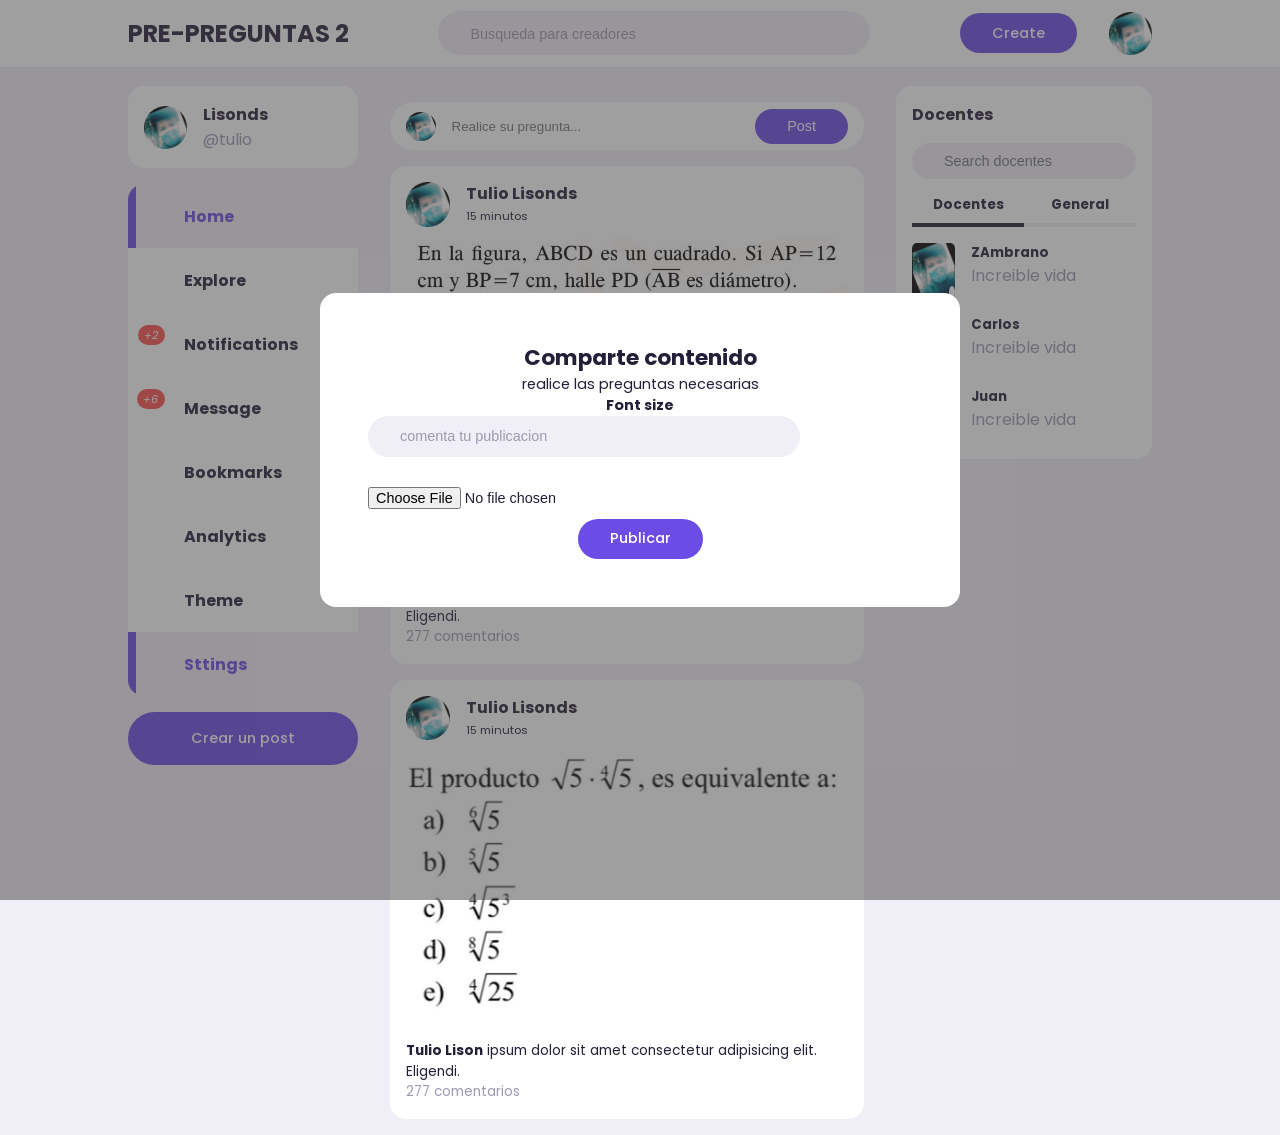
==== index.html @ 6295ecef "publicacion formulario para subir un post" ====
<!DOCTYPE html>
<!DOCTYPE html>
<html lang="en">
<head>
    <meta charset="UTF-8">
    <meta http-equiv="X-UA-Compatible" content="IE=edge">
    <meta name="viewport" content="width=device-width, initial-scale=1.0">
    <!--los Iconos-->
    <link rel="stylesheet" href="https://unicons.iconscout.com/release/v2.1.6/css/unicons.css">
    <link rel="stylesheet" href="css/styles.css">
    <title>PRE-PREGUNTAS </title>
</head>
<body>
    <!--=======HEAD========-->
  <nav>
      <div class="container">
          <h2 class="log">
              PRE-PREGUNTAS 2
          </h2>
          <div class="search-bar">
            <i class="uil uil-search"></i>
            <input type="search" placeholder="Busqueda para creadores">
          </div>
          <div class="create">
              <label class="btn btn-primary" for="create-post">
                    Create
              </label>
              <div class="profile-picture">
                  <img src="./imagen/01.PNG" alt="">
              </div>
          </div>

      </div>
  </nav>

   <!--=======MAIN========-->
   <main>
       <div class="container">
             <!--=======DERECHA========-->
           <div class="left">
               <a class="profile">
                   <div class="profile-picture">
                        <img src="./imagen/01.PNG" >
                   </div>
                   <div class="handle">
                       <h4>Lisonds</h4>
                       <p class="text-muted">
                           @tulio
                       </p>
                   </div>
               </a>
               <!--=======BARRALATERAL========-->
               <div class="sidebar">
                    <a  class="menu-item active">
                        <span><i class="uil uil-home"></i></span><h3>Home</h3>
                    </a>
                    <a  class="menu-item">
                        <span><i class="uil uil-compass"></i></span><h3>Explore</h3>
                    </a>
                    <a  class="menu-item" id="notifications" >
                        <span><i class="uil uil-bell"><small class="notification-count">+2</small></i></span><h3>Notifications</h3>
                        <!--=======Notificaciones========-->
                        <div class="notification-popup">
                            <div>
                                <div class="profile-photo">
                                    <img src="./imagen/" >
                                </div>
                                <div class="notification-body">
                                    <b>Tulio Lisonds</b> aceptecomo tu amigo
                                    <small class="text-muted">2 dias Noviembre</small>
                                </div>
                            </div>
                        
                            <div>
                                <div class="profile-photo">
                                    <img src="./imagen/" >
                                </div>
                                <div class="notification-body">
                                    <b>Pedro castillo</b> aceptecomo tu amigo
                                    <small class="text-muted">3 dias Noviembre</small>
                                </div>
                            </div>
                        </div>

                    </a>
                    <a  class="menu-item" id="messages-notifications">
                        <span><i class="uil uil-envelopes"><small class="notification-count">+6</small></i></span><h3>Message</h3>
                    </a>
                    <a  class="menu-item">
                        <span><i class="uil uil-bookmark"></i></span><h3>Bookmarks</h3>
                    </a>
                    <a  class="menu-item">
                        <span><i class="uil uil-chart-line"></i></span><h3>Analytics</h3>
                    </a>
                    <a  class="menu-item">
                        <span><i class="uil uil-palette"></i></span><h3>Theme</h3>
                    </a>
                    <a  class="menu-item active">
                        <span><i class="uil uil-setting"></i></span><h3>Sttings</h3>
                    </a>               
                
               </div>
               <label for="create-post" class="btn btn-primary">Crear un post</label>

           </div>

             <!--=======MEDIO========-->
           <div class="middle">
               <form  class="create-post">
                   <div class="profile-picture">
                       <img src="./imagen/01.PNG" alt="">
                   </div>
                   <input type="text" placeholder="Realice su pregunta..." id="create-post">
                   <input type="submit" value="Post" class="btn btn-primary">
               </form>
               <!--===========Publicaciones=======--> 
               <div class="feeds">
                   <div class="feed">
                       <div class="head">
                           <div class="user">
                               <div class="profile-picture">
                                   <img src="./imagen/01.PNG" alt="">
                               </div>
                               <div class="ingo">
                                   <h3>Tulio Lisonds</h3>
                                   <small> 15 minutos</small>
                               </div>
                               
                           </div>
                           <span class="edit">
                                <i class="uil uil-ellipsis-h"></i>
                            </span>
                       </div>
                       
                       <div class="photo">
                           <img src="./imagen/Ejercicio1.jpg" alt="">
                       </div>
                       <div class="action-buttons">
                           <div class="interaction-buttons">
                                <i class="uil uil-thumbs-up"></i>
                                <i class="uil uil-heart-alt"></i>
                                <i class="uil uil-comment-dots"></i>
                           </div>
                           <div class="bookmark">
                            
                           </div>
                       </div>
                       <div class="caption">
                           <p><b>Tulio Lison</b> ipsum dolor sit amet consectetur adipisicing elit. Eligendi.</p>
                       </div>
                       <div class="comments text-muted">277 comentarios</div>
                   </div>
               </div>

               <div class="feeds">
                <div class="feed">
                    <div class="head">
                        <div class="user">
                            <div class="profile-picture">
                                <img src="./imagen/01.PNG" alt="">
                            </div>
                            <div class="ingo">
                                <h3>Tulio Lisonds</h3>
                                <small> 15 minutos</small>
                            </div>
                            
                        </div>
                        <span class="edit">
                             <i class="uil uil-ellipsis-h"></i>
                         </span>
                    </div>
                    
                    <div class="photo">
                        <img src="./imagen/ejercicio2.jpg" alt="">
                    </div>
                    <div class="action-buttons">
                        <div class="interaction-buttons">
                             <i class="uil uil-thumbs-up"></i>
                             <i class="uil uil-heart-alt"></i>
                             <i class="uil uil-comment-dots"></i>
                        </div>
                        <div class="bookmark">
                         
                        </div>
                    </div>
                    <div class="caption">
                        <p><b>Tulio Lison</b> ipsum dolor sit amet consectetur adipisicing elit. Eligendi.</p>
                    </div>
                    <div class="comments text-muted">277 comentarios</div>
                </div>
            </div>

           </div>
             <!--=======IZQUIERDA========-->
           <div class="right">
               <div class="docentes">
                   <div class="heading">
                       <h4>Docentes</h4><i class="uil uil-edit"></i>
                   </div>
                   <!--===busqueda===-->
                   <div class="search-bar">
                       <i class="uil uil-search"></i>
                       <input type="search" placeholder="Search docentes" id="docentes-search">
                   </div>
                   <!--CAtegoria-->
                   <div class="category">
                       <h6 class="active">Docentes</h6>
                       <h6>General</h6>
                       
                   </div>
                   <!--Lista de docentes-->
                   <div class="docente">
                       <div class="profile-picture">
                           <img src="/imagen/01.PNG" alt="">
                           <div class="active"></div>
                       </div>
                       <div class="docente-body">
                           <h5>ZAmbrano</h5>
                           <p class="text-muted">Increible vida</p>
                       </div>
                   </div>
                   <div class="docente">
                    <div class="profile-picture">
                        <img src="/imagen/01.PNG" alt="">
                        <div class="active"></div>
                    </div>
                    <div class="docente-body">
                        <h5>Carlos</h5>
                        <p class="text-muted">Increible vida</p>
                    </div>
                </div>
                <div class="docente">
                    <div class="profile-picture">
                        <img src="/imagen/01.PNG" >
                        <div class="active"></div>
                    </div>
                    <div class="docente-body">
                        <h5>Juan</h5>
                        <p class="text-muted">Increible vida</p>
                    </div>
                </div>
               </div>
           </div>
          

        </div>
   </main>

 <!--=============REALIZAR PUBLICACIONES  O REALIZAR POST=======-->
<div class="customize-theme">
    <div class="card">
        <form action="" method="post" enctype="multipart/form-data">
            <h2>Comparte contenido</h2>
            <p>realice las preguntas necesarias</p>
            <!--Font sizes-->
            <div class="font-size">
                <h4>Font size</h4>
                <div class="container-flex">
                    <div class="publicar-bar">
                        <input type="publicar" placeholder="comenta tu publicacion">
                    </div>
                </div>
                <input class="form-file" type="file" name="imagen">
                <label class="btn btn-primary" for="create-post">
                    Publicar
              </label>
                                
            </div>
        </form>
    </div>
</div>


</body>

</html>
---- css/styles.css ----
@import url('https://fonts.googleapis.com/css2?family=Poppins:wght@300;400;500;600;700&display=swap');


:root{
    --color-white: hsl(252,30%,100%);
    --color-light: hsl(252,30%,95%);
    --color-gray: hsl(252,15%,65%);
    --color-primary: hsl(252,75%,60%);
    --color-secondary: hsl(252,100%,90%);
    --color-success: hsl(120,95%,65%);
    --color-danger: hsl(0,95%,65%);
    --color-dark: hsl(252,30%,17%);
    --color-black: hsl(252,30%,10%);

    --border-radius:2rem;
    --card-border-radius:1rem;
    --btn-padding:0.6rem 2rem;
    --search-padding:0.6rem 1rem;
    --card-padding: 1rem;

    --sticky-top-left:5.4rem;
    --sticky-top-right:-18rem;
}
*,*::before, *::after{
    margin: 0;
    padding: 0;
    outline: 0;
    box-sizing: border-box;
    text-decoration: none;
    list-style: none;
    border: none;
}

body{
    font-family: 'Poppins', sans-serif;
    color: var(--color-dark);
    background: var(--color-light);
    overflow-x:hidden ;
}

.container{
    width: 80%;
    margin: 0 auto;
}
.profile-picture{
    width: 2.7rem;
    aspect-ratio: 1/1;
    border-radius: 50%;
    overflow: hidden;
}
img{
    display: block;
    width: 100%;
}
.btn{
    display: inline-block;
    padding: var(--btn-padding);
    font-weight: 500;
    border-radius: var(--border-radius);
    cursor: pointer;
    transition: all 300ms ease;
    font-size: 0.9rem;
}
.btn:hover{
    opacity: 0.8;
}
.btn-primary{
    background: var(--color-primary);
    color: white;
}
.text-bold{
    font-weight: 500;
}
.text-muted{
    color: var(--color-gray);
}

/*============NAVBAR======*/

nav{
    width: 100%;
    background: var(--color-white);
    padding: 0.7rem 0;
    position: fixed;
    top: 0;
    z-index: 10;
}

nav .container{
    display: flex;
    align-items: center;
    justify-content: space-between;
}

.search-bar{
    background: var(--color-light);
    border-radius: var(--border-radius);
    padding: var(--search-padding);
}

.search-bar input[type="search"]{
    background: transparent;
    width: 30vw;
    margin-left: 1rem;
    font-size: 0.9rem;
    color: var(--color-dark);
}
nav .search-bar input[type="search"]::placeholder{
    color: var(--color-gray);
}
nav .create{
    display: flex;
    align-items: center;
    gap: 2rem;
}



/*============MAIN =============*/
main{

    position: relative;
    top: 5.4rem;
}

main .container{
    display: grid;
    grid-template-columns: 18vw auto 20vw; /*formando tres columnas*/
    column-gap: 2rem;
    position: relative;
}
/*==================Contenedor de menu=====*/
main .container .left{
    height: max-content;
    position: sticky;
    top: var(--sticky-top-left);

}

main .container .left .profile{
    padding: var(--card-padding);
    background: var(--color-white);
    border-radius: var(--card-border-radius);
    display: flex;
    align-items: center;
    column-gap: 1rem;
    width:100%

}
/*===========barra lateral====*/
.left .sidebar{
    margin-top: 1rem;
    background: var(--color-white);
    border-radius: var(--card-border-radius);
}
.left .sidebar .menu-item{
    display: flex;
    align-items: center;
    height: 4rem;
    cursor: pointer;
    transition: all 300ms ease;
    position: relative;
}
/*efecto de desplazamiento  izquierda*/
/*color cambia al pasar mause*/

.left .sidebar .menu-item:hover{
    background: var(--color-light);

}
/*cambiando el tamanio de la fuente*/

.left .sidebar i{
    font-size: 1.4rem;
    color: var(--color-gray);
    margin-left: 2rem;
    position: relative;
}

/*notificaciones*/
.left .sidebar i .notification-count{
    background: var(--color-danger);
    color: white;
    font-size: 0.7rem;
    width: fit-content;
    border-radius: 0.8rem;
    padding: 0.1rem 0.4rem;
    position: absolute;
    top: -0.2rem;
    right: -0.3rem;
} 

.left .sidebar h3{
    margin-left: 1.5rem;
    font-size: 1rem;
}
/* cuando pasa el mause se active*/

.left .sidebar .active{
    background: var(--color-light);
}
/*cambiando olor de letra cuando pasa mause*/
.left .sidebar .active i,
.left .sidebar .active h3{
    color: var(--color-primary);
}

.left .sidebar .active::before{
    content: "";
    display: block;
    width: 0.5rem;
    height: 100%;
    position: absolute;
    background: var(--color-primary);
}

.left .sidebar .menu-item:first-child.active{
    border-top-left-radius: var(--card-border-radius);
    overflow: hidden;
}
.left .sidebar .menu-item:last-child.active{
    border-bottom-left-radius: var(--card-border-radius);
    overflow: hidden;
}

.left .btn{
    margin-top: 1rem;
    width: 100%;
    text-align: center;
    padding: 1rem 0;
}

/*=====NOTIFICACIONES===*/
.left .notification-popup{
    position: absolute;
    top: 0;
    left: 110%;
    width: 30rem;
    background: var(--color-white);
    border-radius: var(--card-border-radius);
    padding: var(--card-padding);
    box-shadow: 0 0 2rem hsl(var(--color-primary),75%, 60% 25%);
    z-index: 8;
    display: none;/*ocultamos*/
}

.left .notification-popup::before{
    content: "";
    width: 1.2rem;
    height: 1.2rem;
    display: block;
    background: var(--color-white);
    position: absolute;
    left: -0.6rem;
    transform: rotate(45deg);
}

.left .notification-popup >div{
    display: flex;
    align-items: start;
    gap: 1rem;
    margin-bottom: 1rem;
}
.left .notification-popup small{
    display: block;
}

/*===========MEDIO=========*/
/*=========CREAR POST=====*/
.middle .create-post{
    width: 100%;
    display: flex;
    align-items: center;
    justify-content: space-between;
    margin-top: 1rem;
    background: var(--color-white);
    padding: 0.4rem var(--card-padding);
    border-radius: var(--border-radius);
}
.middle .create-post input[type="text"]{
    justify-self: start;
    width: 100%;
    padding-left: 1rem;
    background: transparent;
    color: var(--color-dark);
    margin-right: 1rem;
}

/**** estilo de posteo o publicacion**/
.middle .feeds .feed{
    background: var(--color-white);
    border-radius: var(--card-border-radius);
    padding: var(--card-padding);
    margin: 1rem 0;
    font-size: 0.85rem;
    line-height: 1.5;

}
/*cabeza de la publicacion*/
.middle .feed .head{
    display: flex;
    justify-content: space-between;
}
/*alineando el foto y el nombre*/
.middle .feed .user{
    display: flex;
    gap: 1rem;
}
/* el imagen principal*/
.middle .feed .photo{
    border-radius: var(--card-border-radius);
    overflow: hidden;
    margin: 0.7rem 0;
}
.middle .feed .action-buttons{
    display: flex;
    justify-content: space-between;
    align-items: center;
    font-size: 1.4rem;
    margin: 0.6rem;
}

/*===========DERECHA=============*/
main .container .right{
    height: max-content;
    position: sticky;
    top:var(--sticky-top-right);
    bottom: 0;

}

.right .docentes{
    background: var(--color-white);
    border-radius: var(--card-border-radius);
    padding: var(--card-padding);
}
.right .docentes .heading{
    display: flex;
    align-items: center;
    justify-content: space-between;
    margin-bottom: 1rem;
}
.right .docentes i{
    font-size: 1.4rem;

}
.right .docentes .search-bar{
    display: flex;
    margin-bottom:1rem ;

}
.right .docentes .category{
    display: flex;
    justify-content: space-between;
    margin-bottom: 1rem;
}
.right .docentes .category h6{
    width: 100%;
    text-align: center;
    border-bottom: 4px solid var(--color-light);
    padding-bottom: 0.5rem;
    font-size: 0.85rem;
}
.right .docentes .category .active{
    border-color: var(--color-dark);

}
.right .docentes .docente{
    display: flex;
    gap: 1rem;
    margin-bottom: 1rem;
    align-items: start;
}
.right .docentes .profile-picture{
    position: relative;
    overflow: visible;
}
.right .profile-picture img{
    border-radius: 10%;
}
.right .docentes .docente:last-child{
    margin: 0;
}
.right .docentes .docente .profile-picture .active{
    width: 0;
    height: 0.8rem;
    border-radius: 50%;
    border: 3px solid var(--color-white);
    background: var(--color-success);
    position: absolute;
    bottom: 0;
    right: 0;
}

/*realizar publicaciones*/
.customize-theme{
    background: rgba(66, 65, 65, 0.5);
    width: 100vw;
    height: 100vh;
    position: fixed;
    top: 0;
    left: 0;
    z-index: 100;
    text-align: center;
    display: grid;
    place-items: center;
    font-size: 0.9rem;
}
.customize-theme .card{
    background-color: var(--color-white);
    padding: 3rem;
    border-radius: var(--card-border-radius);
    width: 50%;
}
.form-input{
    display: block;
    width: 70%;
    padding: 10px;
    font-size: 1em;
    margin-top: 1px;
}
.form-label{
    width: 30%;
}
.container-flex{
    display: flex;
    justify-content: space-between;
    margin-bottom: 20px;

}
.publicar-bar{
    background: var(--color-light);
    border-radius: var(--border-radius);
    padding: var(--search-padding);
}

.publicar-bar input[type="publicar"]{
    background: transparent;
    width: 30vw;
    margin-left: 1rem;
    font-size: 0.9rem;
    color: var(--color-dark);
}
.publicar-bar input[type="publicar"]::placeholder{
    color: var(--color-gray);
}
.form-file{
    font-size: 1em;
    margin: 10px 0;
    width: 100%;
}
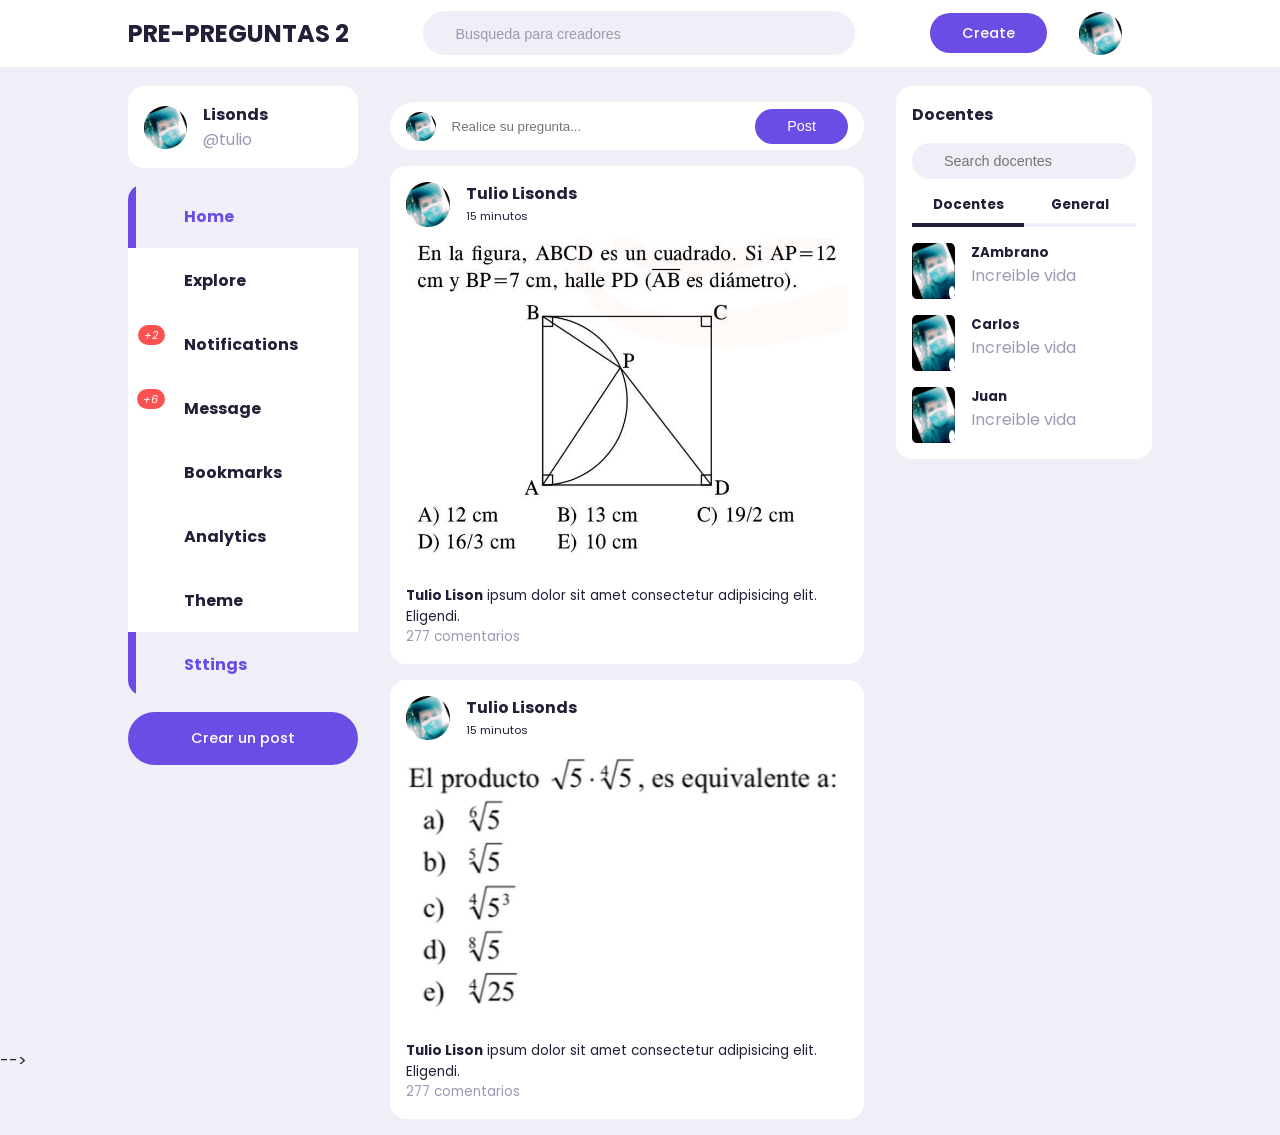
==== commit 6d4517fb: "Agregador desplegable de perfil de usuario" ====
--- a/index.html
+++ b/index.html
@@ -25,9 +25,16 @@
               <label class="btn btn-primary" for="create-post">
                     Create
               </label>
-              <div class="profile-picture">
-                  <img src="./imagen/01.PNG" alt="">
+              <div class='header__menu'>
+                <div class="profile-picture">
+                    <img src="./imagen/01.PNG" alt="">
+                </div>
+                <ul>
+                  <li><a href="/">Mi Cuenta</a></li>
+                  <li><a href="/">Cerrar Sesión</a></li>
+                </ul>
               </div>
+              
           </div>
 
       </div>
@@ -247,13 +254,13 @@
    </main>
 
  <!--=============REALIZAR PUBLICACIONES  O REALIZAR POST=======-->
-<div class="customize-theme">
+<!-- <div class="customize-theme">
     <div class="card">
         <form action="" method="post" enctype="multipart/form-data">
             <h2>Comparte contenido</h2>
             <p>realice las preguntas necesarias</p>
             <!--Font sizes-->
-            <div class="font-size">
+            <!-- <div class="font-size">
                 <h4>Font size</h4>
                 <div class="container-flex">
                     <div class="publicar-bar">
@@ -268,7 +275,7 @@
             </div>
         </form>
     </div>
-</div>
+</div> --> -->
 
 
 </body>
--- a/css/styles.css
+++ b/css/styles.css
@@ -448,4 +448,36 @@
     font-size: 1em;
     margin: 10px 0;
     width: 100%;
+}
+.header__menu {
+	margin-right: 30px;
+}
+
+.header__menu ul {
+    display: none;
+    list-style: none;
+    margin: 0px 0px 0px -14px;
+    padding: 10px;
+    position: absolute;
+    width: 130px;
+    text-align: right;
+    background-color: var(--color-primary);
+    border-radius: 10px;
+}
+
+.header__menu:hover ul, ul:hover {
+	display: block;
+}
+
+.header__menu li {
+    margin: 10px 0px;
+}
+
+.header__menu li a {
+    color: white;
+    text-decoration: none;
+}
+  
+.header__menu li a:hover {
+    text-decoration: underline;
 }
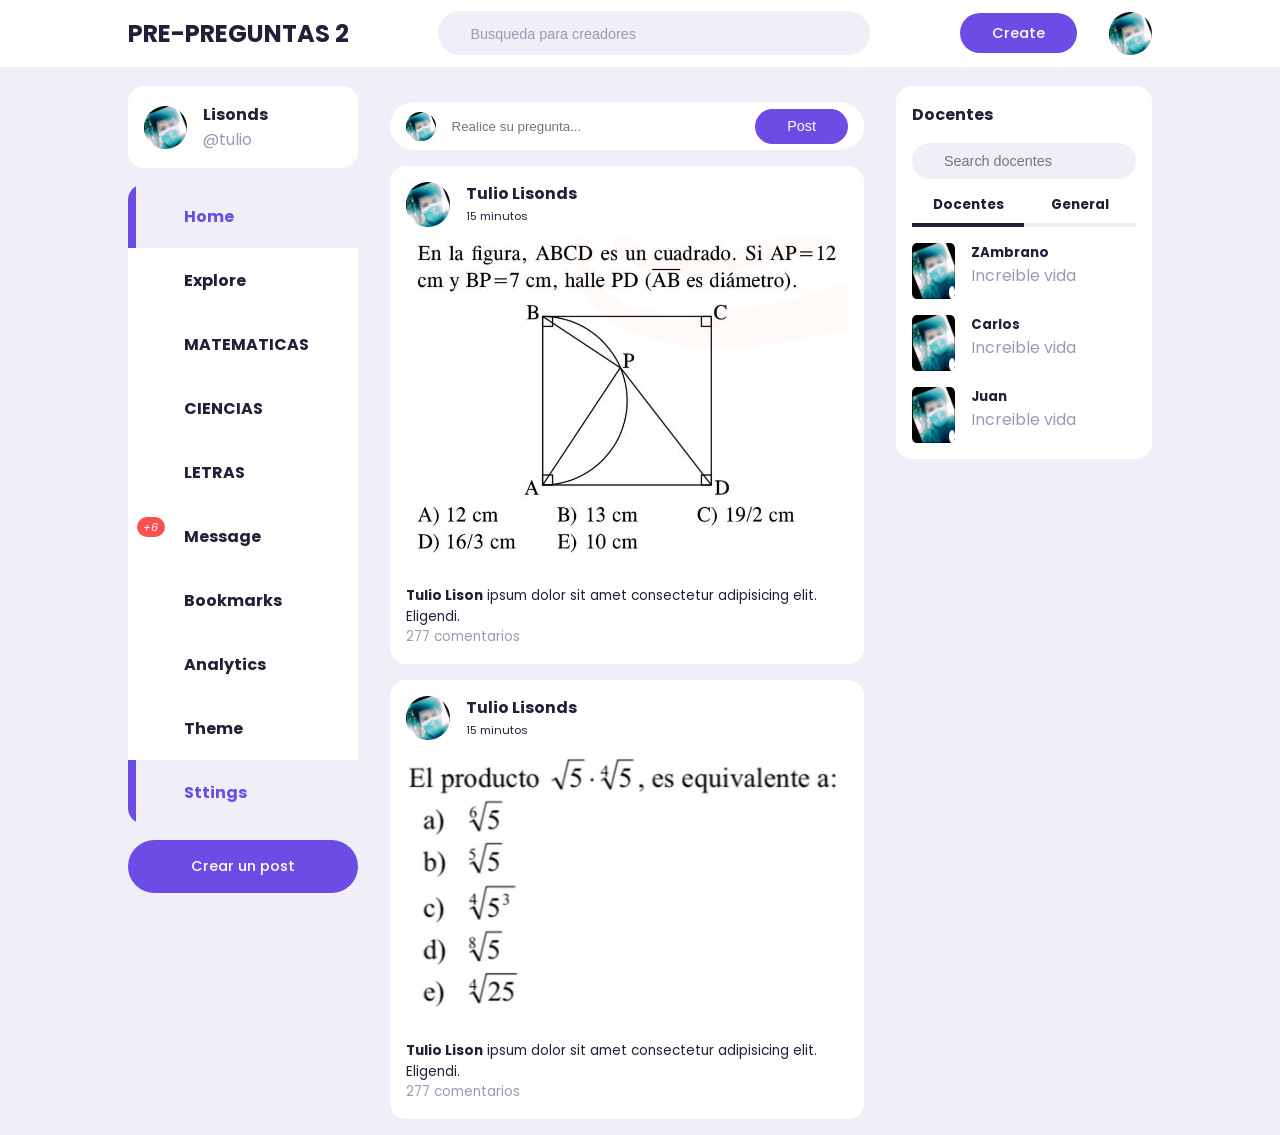
==== commit 3f7f8947: "funcionalidad" ====
--- a/index.html
+++ b/index.html
@@ -25,16 +25,9 @@
               <label class="btn btn-primary" for="create-post">
                     Create
               </label>
-              <div class='header__menu'>
-                <div class="profile-picture">
-                    <img src="./imagen/01.PNG" alt="">
-                </div>
-                <ul>
-                  <li><a href="/">Mi Cuenta</a></li>
-                  <li><a href="/">Cerrar Sesión</a></li>
-                </ul>
+              <div class="profile-picture">
+                  <img src="./imagen/01.PNG" alt="">
               </div>
-              
           </div>
 
       </div>
@@ -65,16 +58,15 @@
                         <span><i class="uil uil-compass"></i></span><h3>Explore</h3>
                     </a>
                     <a  class="menu-item" id="notifications" >
-                        <span><i class="uil uil-bell"><small class="notification-count">+2</small></i></span><h3>Notifications</h3>
-                        <!--=======Notificaciones========-->
+                        <span><i class="uil uil-chart-line"></i></span><h3>MATEMATICAS</h3>
+                        <!--=======Notificaciones1========-->
                         <div class="notification-popup">
                             <div>
                                 <div class="profile-photo">
                                     <img src="./imagen/" >
                                 </div>
                                 <div class="notification-body">
-                                    <b>Tulio Lisonds</b> aceptecomo tu amigo
-                                    <small class="text-muted">2 dias Noviembre</small>
+                                    <b>Aritmetica</b> 
                                 </div>
                             </div>
                         
@@ -83,13 +75,115 @@
                                     <img src="./imagen/" >
                                 </div>
                                 <div class="notification-body">
-                                    <b>Pedro castillo</b> aceptecomo tu amigo
-                                    <small class="text-muted">3 dias Noviembre</small>
-                                </div>
-                            </div>
-                        </div>
-
-                    </a>
+                                    <b>Algebra</b> 
+                                </div>
+                            </div>
+
+                            <div>
+                                <div class="profile-photo">
+                                    <img src="./imagen/" >
+                                </div>
+                                <div class="notification-body">
+                                    <b>Geometria</b> 
+                                </div>
+                               
+                            </div>
+                            <div>
+                                <div class="profile-photo">
+                                    <img src="./imagen/" >
+                                </div>
+                                <div class="notification-body">
+                                    <b>TRIGONOMETRIA</b> 
+                                </div>
+                            </div>
+                        </div>
+
+                    </a>
+                    <a  class="menu-item" id="notifications2" >
+                        <i class="uil uil-dna"></i><h3>CIENCIAS</h3>
+                        <!--=======Notificaciones2========-->
+                        <div class="notification-popup1">
+                            <div>
+                                <div class="profile-photo">
+                                    <img src="./imagen/" >
+                                </div>
+                                <div class="notification-body">
+                                    <b>Fisica</b> 
+                                </div>
+                            </div>
+                        
+                            <div>
+                                <div class="profile-photo">
+                                    <img src="./imagen/" >
+                                </div>
+                                <div class="notification-body">
+                                    <b>Quimica</b> 
+                                </div>
+                            </div>
+
+                            <div>
+                                <div class="profile-photo">
+                                    <img src="./imagen/" >
+                                </div>
+                                <div class="notification-body">
+                                    <b>Biologia</b> 
+                                </div>
+                               
+                            </div>
+                            <div>
+                                <div class="profile-photo">
+                                    <img src="./imagen/" >
+                                </div>
+                                <div class="notification-body">
+                                    <b>Anatomia</b> 
+                                </div>
+                            </div>
+                        </div>
+
+                    </a>
+                    <a  class="menu-item" id="notifications3" >
+                        <i class="uil uil-books"></i><h3>LETRAS</h3>
+                        <!--=======Notificaciones3========-->
+                        <div class="notification-popup2">
+                            <div>
+                                <div class="profile-photo">
+                                    <img src="./imagen/" >
+                                </div>
+                                <div class="notification-body">
+                                    <b>R.V.</b> 
+                                </div>
+                            </div>
+                        
+                            <div>
+                                <div class="profile-photo">
+                                    <img src="./imagen/" >
+                                </div>
+                                <div class="notification-body">
+                                    <b>Lenguaje</b> 
+                                </div>
+                            </div>
+
+                            <div>
+                                <div class="profile-photo">
+                                    <img src="./imagen/" >
+                                </div>
+                                <div class="notification-body">
+                                    <b>Historia</b> 
+                                </div>
+                               
+                            </div>
+                            <div>
+                                <div class="profile-photo">
+                                    <img src="./imagen/" >
+                                </div>
+                                <div class="notification-body">
+                                    <b>Geografia</b> 
+                                </div>
+                            </div>
+                        </div>
+
+                    </a>
+
                     <a  class="menu-item" id="messages-notifications">
                         <span><i class="uil uil-envelopes"><small class="notification-count">+6</small></i></span><h3>Message</h3>
                     </a>
@@ -254,13 +348,14 @@
    </main>
 
  <!--=============REALIZAR PUBLICACIONES  O REALIZAR POST=======-->
-<!-- <div class="customize-theme">
+<div class="customize-theme">
     <div class="card">
+               
         <form action="" method="post" enctype="multipart/form-data">
             <h2>Comparte contenido</h2>
             <p>realice las preguntas necesarias</p>
             <!--Font sizes-->
-            <!-- <div class="font-size">
+            <div class="font-size">
                 <h4>Font size</h4>
                 <div class="container-flex">
                     <div class="publicar-bar">
@@ -268,16 +363,31 @@
                     </div>
                 </div>
                 <input class="form-file" type="file" name="imagen">
+               <!--
                 <label class="btn btn-primary" for="create-post">
                     Publicar
               </label>
+              <label class="btn btn-primary" for="create-post">
+                Cancelar
+          </label>
+        -->
+            <div class="background">
+                <div class="chose-bg">
+                    <div class="bg1">
+                        <h5>Publicar</h5>
+                    </div>
+                    <div class="bg2 active">
+                        <h5>Cancelar</h5>
+                    </div>
+                </div>
+            </div>
                                 
             </div>
         </form>
     </div>
-</div> --> -->
-
-
+</div>
+
+<script src="./js/index.js"></script>
 </body>
 
 </html>
--- a/css/styles.css
+++ b/css/styles.css
@@ -236,7 +236,7 @@
     top: 0;
     left: 110%;
     width: 30rem;
-    background: var(--color-white);
+    background: var(--color-secondary);
     border-radius: var(--card-border-radius);
     padding: var(--card-padding);
     box-shadow: 0 0 2rem hsl(var(--color-primary),75%, 60% 25%);
@@ -249,7 +249,7 @@
     width: 1.2rem;
     height: 1.2rem;
     display: block;
-    background: var(--color-white);
+    background: var(--color-secondary);
     position: absolute;
     left: -0.6rem;
     transform: rotate(45deg);
@@ -262,6 +262,74 @@
     margin-bottom: 1rem;
 }
 .left .notification-popup small{
+    display: block;
+}
+/*notificacion 2*/
+.left .notification-popup1{
+    position: absolute;
+    top: 0;
+    left: 110%;
+    width: 30rem;
+    background: var(--color-secondary);
+    border-radius: var(--card-border-radius);
+    padding: var(--card-padding);
+    box-shadow: 0 0 2rem hsl(var(--color-primary),75%, 60% 25%);
+    z-index: 8;
+    display: none;/*ocultamos*/
+}
+
+.left .notification-popup1::before{
+    content: "";
+    width: 1.2rem;
+    height: 1.2rem;
+    display: block;
+    background: var(--color-secondary);
+    position: absolute;
+    left: -0.6rem;
+    transform: rotate(45deg);
+}
+
+.left .notification-popup1 >div{
+    display: flex;
+    align-items: start;
+    gap: 1rem;
+    margin-bottom: 1rem;
+}
+.left .notification-popup1 small{
+    display: block;
+}
+/*notificacion 3*/
+.left .notification-popup2{
+    position: absolute;
+    top: 0;
+    left: 110%;
+    width: 30rem;
+    background: var(--color-secondary);
+    border-radius: var(--card-border-radius);
+    padding: var(--card-padding);
+    box-shadow: 0 0 2rem hsl(var(--color-primary),75%, 60% 25%);
+    z-index: 8;
+    display: none;/*ocultamos*/
+}
+
+.left .notification-popup2::before{
+    content: "";
+    width: 1.2rem;
+    height: 1.2rem;
+    display: block;
+    background: var(--color-secondary);
+    position: absolute;
+    left: -0.6rem;
+    transform: rotate(45deg);
+}
+
+.left .notification-popup2 >div{
+    display: flex;
+    align-items: start;
+    gap: 1rem;
+    margin-bottom: 1rem;
+}
+.left .notification-popup2 small{
     display: block;
 }
 
@@ -405,6 +473,7 @@
     display: grid;
     place-items: center;
     font-size: 0.9rem;
+    display: none;/*para desaparecer un momento*/
 }
 .customize-theme .card{
     background-color: var(--color-white);
@@ -436,7 +505,8 @@
 
 .publicar-bar input[type="publicar"]{
     background: transparent;
-    width: 30vw;
+    width: 40vw;
+    height: 10vw;
     margin-left: 1rem;
     font-size: 0.9rem;
     color: var(--color-dark);
@@ -449,35 +519,40 @@
     margin: 10px 0;
     width: 100%;
 }
-.header__menu {
-	margin-right: 30px;
-}
-
-.header__menu ul {
-    display: none;
-    list-style: none;
-    margin: 0px 0px 0px -14px;
-    padding: 10px;
-    position: absolute;
-    width: 130px;
-    text-align: right;
-    background-color: var(--color-primary);
-    border-radius: 10px;
-}
-
-.header__menu:hover ul, ul:hover {
-	display: block;
-}
-
-.header__menu li {
-    margin: 10px 0px;
-}
-
-.header__menu li a {
+
+.background{
+    margin-top: 2rem;
+}
+.chose-bg{
+    display: flex;
+    align-items: center;
+    justify-content: space-between;
+    gap: 8rem;
+}
+.chose-bg > div{
+    padding: var(--card-padding);
+    width: 100%;
+    display: flex;
+    align-items: center;
+    font-size: 1rem;
+    justify-content: center;
+    font-weight: bold;
+    border-radius: 0.4rem;
+    cursor: pointer;
+    border: 2px solid var(--color-dark);
+    background: black;
     color: white;
-    text-decoration: none;
-}
-  
-.header__menu li a:hover {
-    text-decoration: underline;
+    
+}
+
+.customize-theme .chose-bg>div.active{
+    border: 2px solid var(--color-dark);
+}
+.chose-bg .bg1{
+    background: white;
+    color: black;
+}
+chose-bg .bg2{
+    background: white;
+    color: black;
 }
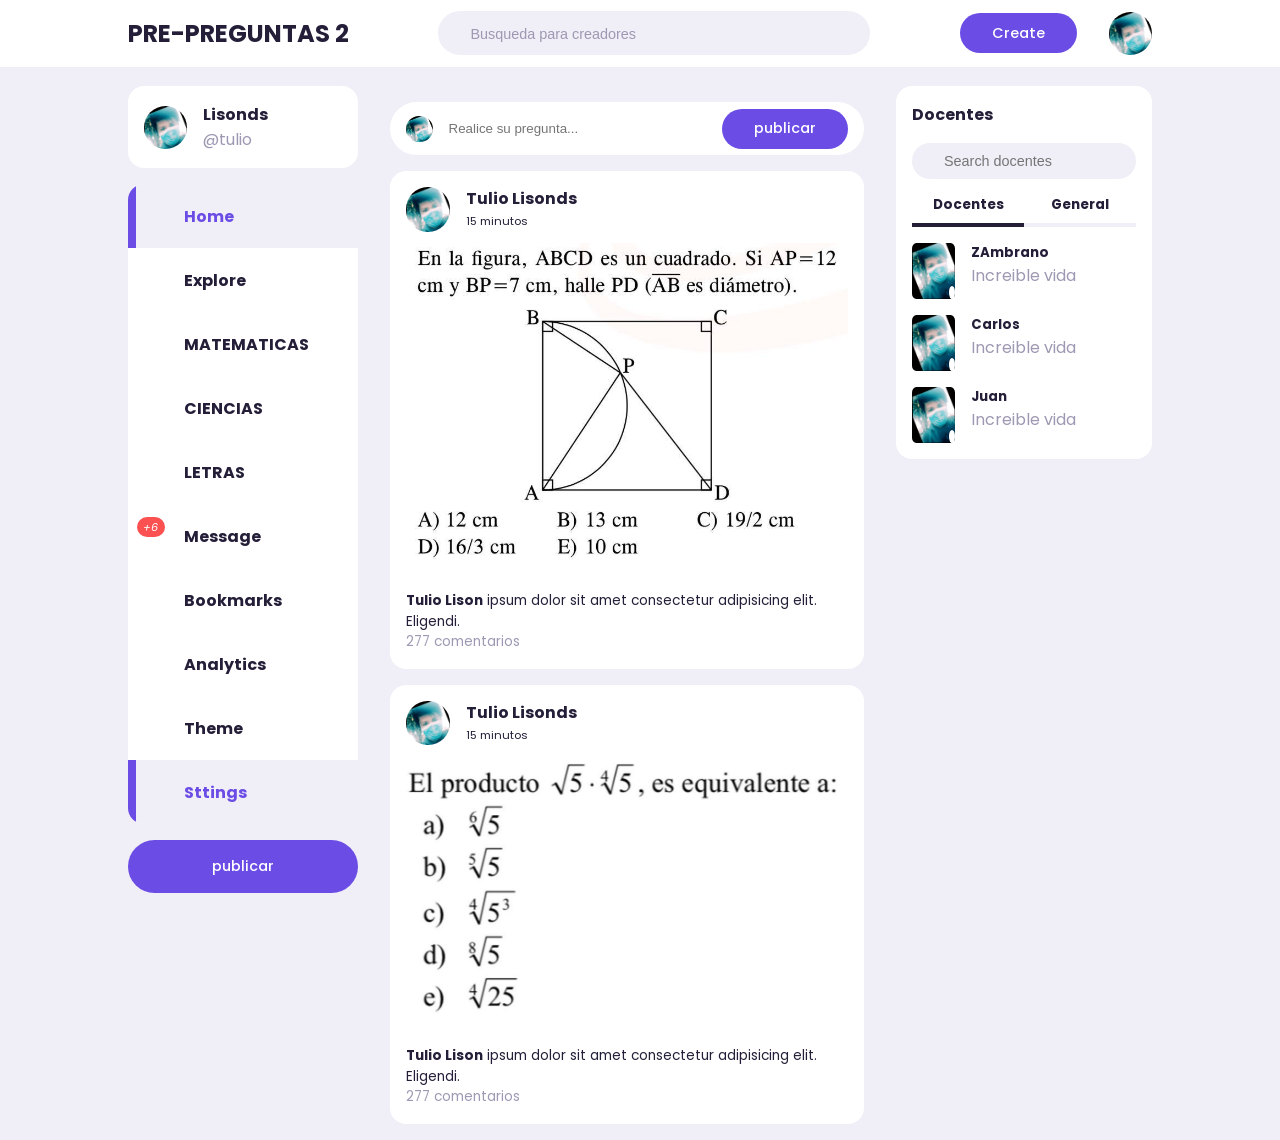
==== commit abc1e05e: "formularioCulminado formulario para publicacion terminado" ====
--- a/index.html
+++ b/index.html
@@ -201,18 +201,18 @@
                     </a>               
                 
                </div>
-               <label for="create-post" class="btn btn-primary">Crear un post</label>
+               <label id="theme" for="create-post" class="btn btn-primary">publicar</label>
 
            </div>
 
              <!--=======MEDIO========-->
            <div class="middle">
-               <form  class="create-post">
+               <form  class="create-post" >
                    <div class="profile-picture">
                        <img src="./imagen/01.PNG" alt="">
                    </div>
                    <input type="text" placeholder="Realice su pregunta..." id="create-post">
-                   <input type="submit" value="Post" class="btn btn-primary">
+                   <label id="themep" for="create-post" class="btn btn-primary">publicar</label>
                </form>
                <!--===========Publicaciones=======--> 
                <div class="feeds">
@@ -359,7 +359,7 @@
                 <h4>Font size</h4>
                 <div class="container-flex">
                     <div class="publicar-bar">
-                        <input type="publicar" placeholder="comenta tu publicacion">
+                        <textarea type="publicar" placeholder="comenta tu publicacion"></textarea>
                     </div>
                 </div>
                 <input class="form-file" type="file" name="imagen">
@@ -376,9 +376,7 @@
                     <div class="bg1">
                         <h5>Publicar</h5>
                     </div>
-                    <div class="bg2 active">
-                        <h5>Cancelar</h5>
-                    </div>
+                    
                 </div>
             </div>
                                 
--- a/css/styles.css
+++ b/css/styles.css
@@ -480,6 +480,7 @@
     padding: 3rem;
     border-radius: var(--card-border-radius);
     width: 50%;
+    box-shadow: 0 0 1rem var(--color-primary);
 }
 .form-input{
     display: block;
@@ -501,19 +502,23 @@
     background: var(--color-light);
     border-radius: var(--border-radius);
     padding: var(--search-padding);
-}
-
-.publicar-bar input[type="publicar"]{
-    background: transparent;
+    
+}
+
+.publicar-bar textarea[type="publicar"]{
+    
     width: 40vw;
     height: 10vw;
     margin-left: 1rem;
-    font-size: 0.9rem;
+    font-size: 1.5rem;
     color: var(--color-dark);
+    box-shadow: 0 0 1rem var(--color-primary);
+    padding: 10px;
 }
 .publicar-bar input[type="publicar"]::placeholder{
     color: var(--color-gray);
 }
+
 .form-file{
     font-size: 1em;
     margin: 10px 0;
@@ -528,10 +533,12 @@
     align-items: center;
     justify-content: space-between;
     gap: 8rem;
+    justify-content: center;
+    
 }
 .chose-bg > div{
     padding: var(--card-padding);
-    width: 100%;
+    width: 50%;
     display: flex;
     align-items: center;
     font-size: 1rem;
@@ -548,11 +555,11 @@
 .customize-theme .chose-bg>div.active{
     border: 2px solid var(--color-dark);
 }
-.chose-bg .bg1{
+.bg1{
     background: white;
     color: black;
 }
-chose-bg .bg2{
+.bg2{
     background: white;
     color: black;
 }
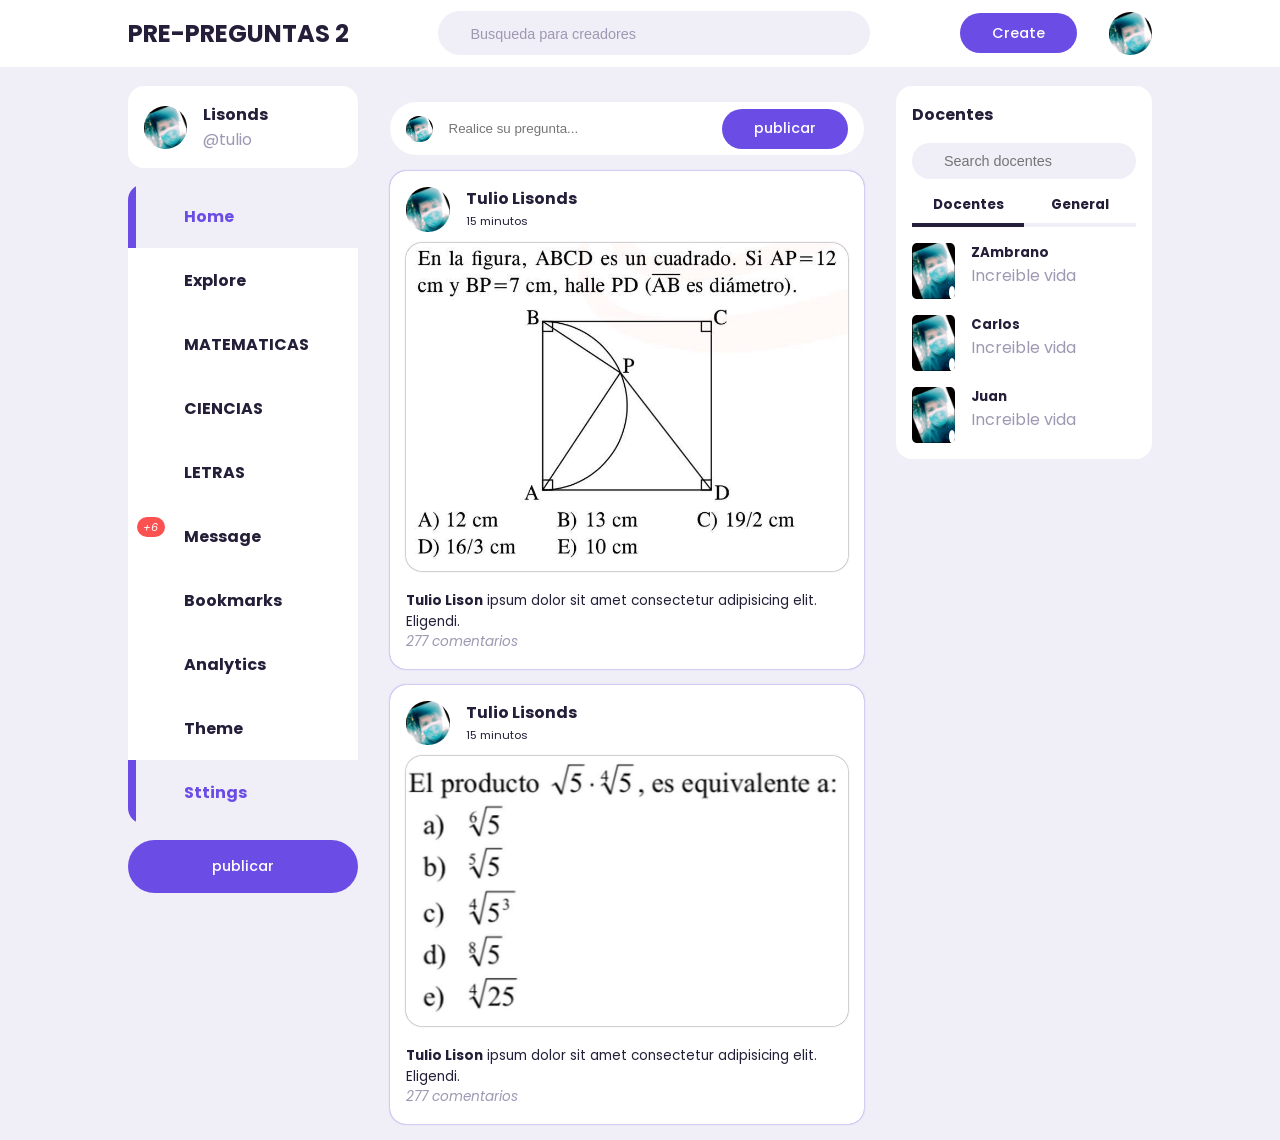
==== commit 0567d647: "comentarioTterminado" ====
--- a/index.html
+++ b/index.html
@@ -8,6 +8,17 @@
     <!--los Iconos-->
     <link rel="stylesheet" href="https://unicons.iconscout.com/release/v2.1.6/css/unicons.css">
     <link rel="stylesheet" href="css/styles.css">
+    <!-- Font Icon -->
+    <link rel="stylesheet"
+        href="https://maxst.icons8.com/vue-static/landings/line-awesome/line-awesome/1.3.0/css/line-awesome.min.css">
+    <!-- Google Font -->
+    <link rel="preconnect" href="https://fonts.googleapis.com">
+    <link rel="preconnect" href="https://fonts.gstatic.com" crossorigin>
+    <link href="https://fonts.googleapis.com/css2?family=Rubik:wght@400;500;600;700&display=swap" rel="stylesheet">
+    <link href="https://maxcdn.bootstrapcdn.com/font-awesome/4.2.0/css/font-awesome.min.css" rel="stylesheet"/>
+    <link rel="stylesheet" href="css/style.css">
+    <script src="https://code.jquery.com/jquery-3.6.0.slim.min.js"
+        integrity="sha256-u7e5khyithlIdTpu22PHhENmPcRdFiHRjhAuHcs05RI=" crossorigin="anonymous"></script>
     <title>PRE-PREGUNTAS </title>
 </head>
 <body>
@@ -246,10 +257,12 @@
                             
                            </div>
                        </div>
-                       <div class="caption">
+                       <div >
                            <p><b>Tulio Lison</b> ipsum dolor sit amet consectetur adipisicing elit. Eligendi.</p>
                        </div>
-                       <div class="comments text-muted">277 comentarios</div>
+                       <div class="caption" id="coment">
+                            <i  href="#" class="comments text-muted">277 comentarios</i>
+                        </div>
                    </div>
                </div>
 
@@ -284,10 +297,12 @@
                          
                         </div>
                     </div>
-                    <div class="caption">
+                    <div >
                         <p><b>Tulio Lison</b> ipsum dolor sit amet consectetur adipisicing elit. Eligendi.</p>
                     </div>
-                    <div class="comments text-muted">277 comentarios</div>
+                    <div class="caption" id="coment">
+                         <i  href="#" class="comments text-muted">277 comentarios</i>
+                     </div>
                 </div>
             </div>
 
@@ -384,8 +399,105 @@
         </form>
     </div>
 </div>
+<!--COMENTARIOS -->
+<div class="customize-coment">
+    <div class="card">
+               
+        <form action="" method="post" enctype="multipart/form-data">
+            <h2>Comentarios </h2>25
+         
+            
+                
+          <!--desde a qui-->
+          <div class="containercomen">
+            <div class="box-comments">
+                <div class="item">
+                    <div class="userbox">
+                        <div class="avatar">
+                            <img src="uploads/avatar1.png" alt="">
+                        </div>
+                        <div class="comment-info">
+                            <div class="username">
+                                <span class="name">adamsdavid</span>
+                                <span class="datetime">20 hours ago</span>
+                            </div>
+                            <div class="mess">
+                                <img class="messimg" src="/imagen/ejecicio3.jpg" alt="">
+                                I genuinely think that Codewell’s community is AMAZING. It’s just starting out but the templates on there
+                                are amazing.
+                                👀
+                            </div>
+                            <div class="actions">
+                                <a href="#" class="act act-reply">Comentar</a>
+                                <a href="#" class="act">Like</a>
+                            </div>
+                            <div class="input-comment">
+                                <input type="text" class="form-control" placeholder="Input comment...">
+                                <button class="btn btn-send">
+                                    <i class="las la-paper-plane"></i>
+                                </button>
+                            </div>
+                        </div>
+                    
+                    </div>
+                   
+                </div>
+                <div class="item">
+                    <div class="userbox">
+                        <div class="avatar">
+                            <img src="uploads/avatar4.png" alt="">
+                        </div>
+                        <div class="comment-info">
+                            <div class="username">
+                                <span class="name">andrew231</span>
+                                <span class="datetime">20 hours ago</span>
+                            </div>
+                            <div class="mess">
+                                Thanks for making this, super helpful
+                            </div>
+                            <div class="actions">
+                                <a href="#" class="act act-reply">Reply</a>
+                                <a href="#" class="act">Like</a>
+                            </div>
+                            <div class="input-comment">
+                                <input type="text" class="form-control" placeholder="Input comment...">
+                                <button class="btn btn-send">
+                                    <i class="las la-paper-plane"></i>
+                                </button>
+                            </div>
+                        </div>
+                    
+                    </div>
+                </div>
+                <div class="input-comments">
+                    <input type="text" class="form-control" placeholder="Comentar...">
+                    <button class="btn btn-send1">
+                        <i class="las la-paper-plane"></i>
+                        
+                    </button>
+                    <label for="file-upload" class="custom-file-upload">
+                        <i class="uil uil-camera"></i> 
+                    </label>
+                    <input id="file-upload" type="file"/>
+                </div>
+            </div>
+        </div>
+          <!--Hasta Aqui-->
+        
+            
+                                
+            </div>
+        </form>
+    </div>
+</div>
 
 <script src="./js/index.js"></script>
+<script>
+    $(".act-reply").click(function(){
+        $(this).parents(".userbox").find(".input-comment").toggleClass("show");
+        $(this).toggleClass("active");
+    });
+</script>
 </body>
 
 </html>
--- a/css/styles.css
+++ b/css/styles.css
@@ -362,12 +362,14 @@
     margin: 1rem 0;
     font-size: 0.85rem;
     line-height: 1.5;
+    box-shadow: 0 0 0.1rem var(--color-primary);
 
 }
 /*cabeza de la publicacion*/
 .middle .feed .head{
     display: flex;
     justify-content: space-between;
+    
 }
 /*alineando el foto y el nombre*/
 .middle .feed .user{
@@ -379,6 +381,7 @@
     border-radius: var(--card-border-radius);
     overflow: hidden;
     margin: 0.7rem 0;
+    box-shadow: 0 0 0.1rem;
 }
 .middle .feed .action-buttons{
     display: flex;
@@ -387,7 +390,9 @@
     font-size: 1.4rem;
     margin: 0.6rem;
 }
-
+.caption{
+    cursor: pointer;
+}
 /*===========DERECHA=============*/
 main .container .right{
     height: max-content;
@@ -562,4 +567,267 @@
 .bg2{
     background: white;
     color: black;
-}+}
+
+/*cOMENTARIOS*/
+.customize-coment{
+    background: rgba(66, 65, 65, 0.5);
+    width: 100vw;
+    height: 100vh;
+    position: fixed;
+    top: 0;
+    left: 0;
+    z-index: 100;
+    text-align: center;
+    display: grid;
+    place-items: center;
+    font-size: 0.9rem;
+    overflow: scroll;
+    display: none;/* para desaparecer un momento*/
+}
+.customize-coment .card{
+    background-color: var(--color-white);
+    padding: 3rem;
+    border-radius: var(--card-border-radius);
+    width: 50%;
+    box-shadow: 0 0 1rem var(--color-primary);
+}
+
+
+
+  
+  .containercomen {
+    max-width: 1000px;
+    margin: 0px auto;
+    padding: 20px; 
+    
+    
+}
+  
+    
+  /*comentarios*/
+  .box-comments{
+    padding-left: 6px; 
+    
+}
+  
+  .userbox {
+    display: flex;
+    margin-bottom: 1.5rem;
+    border-radius: 5px;
+    box-shadow: 0 0 0.5rem var(--color-primary);
+}
+    .userbox .avatar {
+      width: 49px; }
+      .userbox .avatar img {
+        width: 49px;
+        height: 49px;
+        object-fit: cover; }
+    .userbox .comment-info {
+      flex: 1;
+      margin-left: rem;
+      
+     }
+    .userbox .username {
+      margin-bottom: 0.5rem; 
+      text-align: left;
+      padding: var(--btn-padding);
+    }
+      .userbox .username .name {
+        font-weight: 500;
+        margin-right: 5px; }
+      .userbox .username .datetime {
+        font-size: 13px;
+        color: #808080; }
+    .userbox .mess {
+      padding: 0.5rem 1rem;
+      background: #ebe5e5;
+      border-radius: 5px;
+      margin-bottom: 0.5rem;
+      text-align: justify;
+      box-shadow: 0 0 0.5rem var(--color-primary);
+      
+    }
+    .mess .messimg{
+        width: 300px;
+        align-content: center;
+    }
+    .userbox .actions{
+        text-align: left;
+    }
+    .userbox .actions .act {
+      display: inline-block;
+      padding: 5px 10px;
+      color: #000000;
+      text-decoration: none; 
+      
+    }
+
+      .userbox .actions .act:hover, .userbox .actions .act.active {
+        color: #2E2C98; 
+        
+    }
+      .userbox .actions .act.active {
+        font-weight: 500; 
+        
+    
+    }
+    .userbox .input-comment {
+      position: relative;
+      margin-top: 1rem;
+      display: none; }
+      .userbox .input-comment.show {
+        display: block; }
+      .userbox .input-comment .form-control {
+        width: 100%;
+        border: none;
+        background: #f5f5f5;
+        padding: 8px 10px;
+        height: 36px;
+        font-size: 1rem;
+        border-radius: 5px;
+        border: 1px solid #f5f5f5;
+        transition: background-color 0.2s ease;
+        padding-right: 40px; }
+        .userbox .input-comment .form-control:focus {
+          outline: 0px;
+          background: #fff;
+          border-color: #d9d9d9;
+          transition: background-color 0.2s ease; }
+      .userbox .input-comment .btn-send {
+        background: none;
+        border: 0px;
+        cursor: pointer;
+        width: 30px;
+        height: 30px;
+        font-size: 16px;
+        text-align: center;
+        line-height: 30px;
+        position: absolute;
+        top: 0px;
+        right: 0px;
+        bottom: 0px;
+        margin: auto; }
+        .userbox .input-comment .btn-send:hover {
+          color: #2E2C98; }
+    
+    .userbox .input-comment {
+      position: relative;
+      margin-top: 1rem;
+      display: none; }
+      .userbox .input-comment.show {
+        display: block; }
+      .userbox .input-comment .form-control {
+        width: 100%;
+        border: none;
+        background: #f5f5f5;
+        padding: 8px 10px;
+        height: 36px;
+        font-size: 1rem;
+        border-radius: 5px;
+        border: 1px solid #f5f5f5;
+        transition: background-color 0.2s ease;
+        padding-right: 40px; }
+        .userbox .input-comment .form-control:focus {
+          outline: 0px;
+          background: #fff;
+          border-color: #d9d9d9;
+          transition: background-color 0.2s ease; }
+    .input-comments .btn-send {
+       
+        background:none;
+        border: none;
+        cursor: pointer;
+        width: 0px;
+        height: 0px;
+        font-size: 16px;
+        text-align: right;
+        line-height: 30px;
+        position: absolute;
+        top: 0px;
+        right: 0px;
+        bottom: 0px;
+        margin: auto; }
+        .userbox .input-comment .btn-send:hover {
+          color: #2E2C98; }
+
+    /*coment principal*/
+    .input-comments {
+        
+        position: relative;
+        margin-top: 2rem;
+        display: block; 
+        
+    }
+.input-comments.show {
+    display: block; }
+.input-comments .form-control {
+    width: 100%;
+    border: solid;
+    background: #f5f5f5;
+    padding: 5px 8px;
+    height: 50px;
+    font-size: 1rem;
+    border-radius: 5px;
+    border: 1px solid #c0bcbc;
+    transition: background-color 0.2s ease;
+    padding-right: 40px; 
+    }
+.input-comments .form-control:focus {
+    outline: 0px;
+    background: #fff;
+    border-color: #141313;
+    transition: background-color 0.2s ease;
+ }
+ input[type="file"] {
+    display: none;
+}
+.custom-file-upload {
+    display: flex;
+    position: relative;
+    text-align: right;
+    border: none;
+    width: 8%;
+    height: 30px;
+    font-size: 30px;
+    text-align: right;
+    line-height: 30px;
+    position: absolute;
+    align-items: center;
+    top: 0px;
+    right: 35px;
+    bottom: 0px;
+    margin: auto;
+    cursor: pointer;
+    
+}
+.input-comments .btn-send1 {
+    position: relative;
+    display: flex;
+    text-align: left;
+    border: none;
+    cursor: pointer;
+    width: 30px;
+    height: 30px;
+    padding: 3px 3px 3px 3px;
+    font-size: 30px;
+    text-align: center;
+    line-height: 30px;
+    position: absolute;
+    align-items: center;
+    top: 0px;
+    right: 5px;
+    bottom: 0px;
+    margin: auto; 
+    
+}
+    
+.input-comments .btn-send:hover {
+            color: #2E2C98; }
+
+
+
+  /*Responsive*/
+  @media (max-width: 1200px) {
+    html, body {
+      font-size: 14px; } }
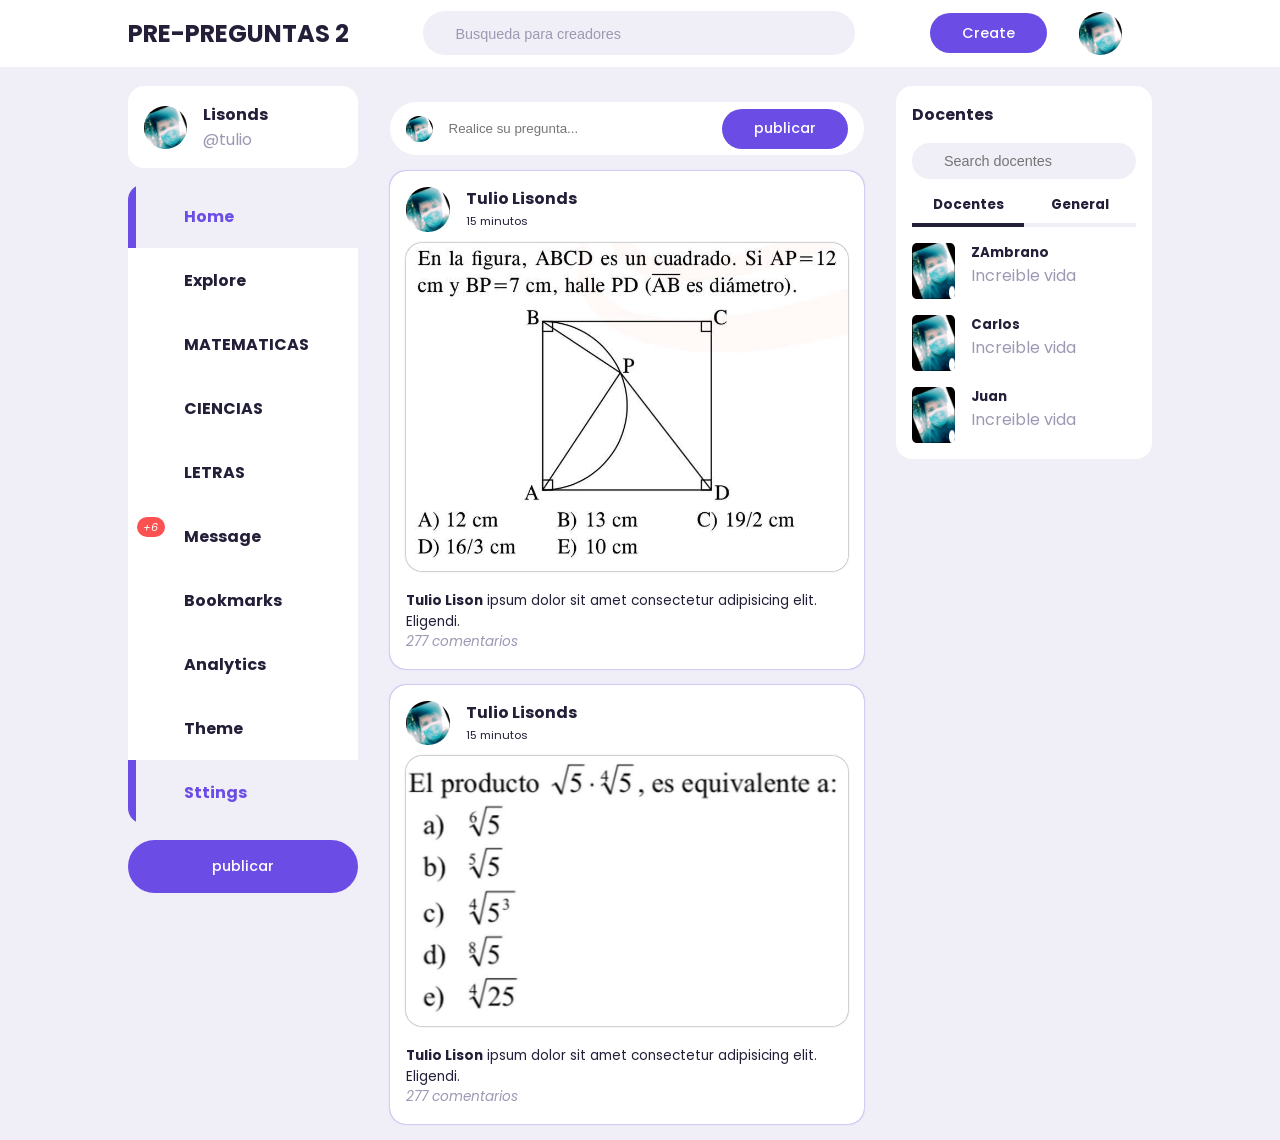
==== commit 66b8aebd: "CAMBIOS EN PERFIL DE USUARIO" ====
--- a/index.html
+++ b/index.html
@@ -36,8 +36,14 @@
               <label class="btn btn-primary" for="create-post">
                     Create
               </label>
-              <div class="profile-picture">
-                  <img src="./imagen/01.PNG" alt="">
+              <div class='header__menu'>
+                <div class="profile-picture">
+                    <img src="./imagen/01.PNG" alt="">
+                </div>
+                <ul>
+                  <li><a href="/">Mi Cuenta</a></li>
+                  <li><a href="/">Cerrar Sesión</a></li>
+                </ul>
               </div>
           </div>
 
@@ -260,9 +266,11 @@
                        <div >
                            <p><b>Tulio Lison</b> ipsum dolor sit amet consectetur adipisicing elit. Eligendi.</p>
                        </div>
+                       
                        <div class="caption" id="coment">
                             <i  href="#" class="comments text-muted">277 comentarios</i>
                         </div>
+                    
                    </div>
                </div>
 
@@ -357,8 +365,6 @@
                 </div>
                </div>
            </div>
-          
-
         </div>
    </main>
 
--- a/css/styles.css
+++ b/css/styles.css
@@ -47,6 +47,38 @@
     aspect-ratio: 1/1;
     border-radius: 50%;
     overflow: hidden;
+}
+.header__menu {
+	margin-right: 30px;
+}
+
+.header__menu ul {
+    display: none;
+    list-style: none;
+    margin: 0px 0px 0px -14px;
+    padding: 10px;
+    position: absolute;
+    width: 130px;
+    text-align: right;
+    background-color: var(--color-primary);
+    border-radius: 10px;
+}
+
+.header__menu:hover ul, ul:hover {
+	display: block;
+}
+
+.header__menu li {
+    margin: 10px 0px;
+}
+
+.header__menu li a {
+    color: white;
+    text-decoration: none;
+}
+  
+.header__menu li a:hover {
+    text-decoration: underline;
 }
 img{
     display: block;
@@ -827,6 +859,7 @@
 
 
 
+
   /*Responsive*/
   @media (max-width: 1200px) {
     html, body {
